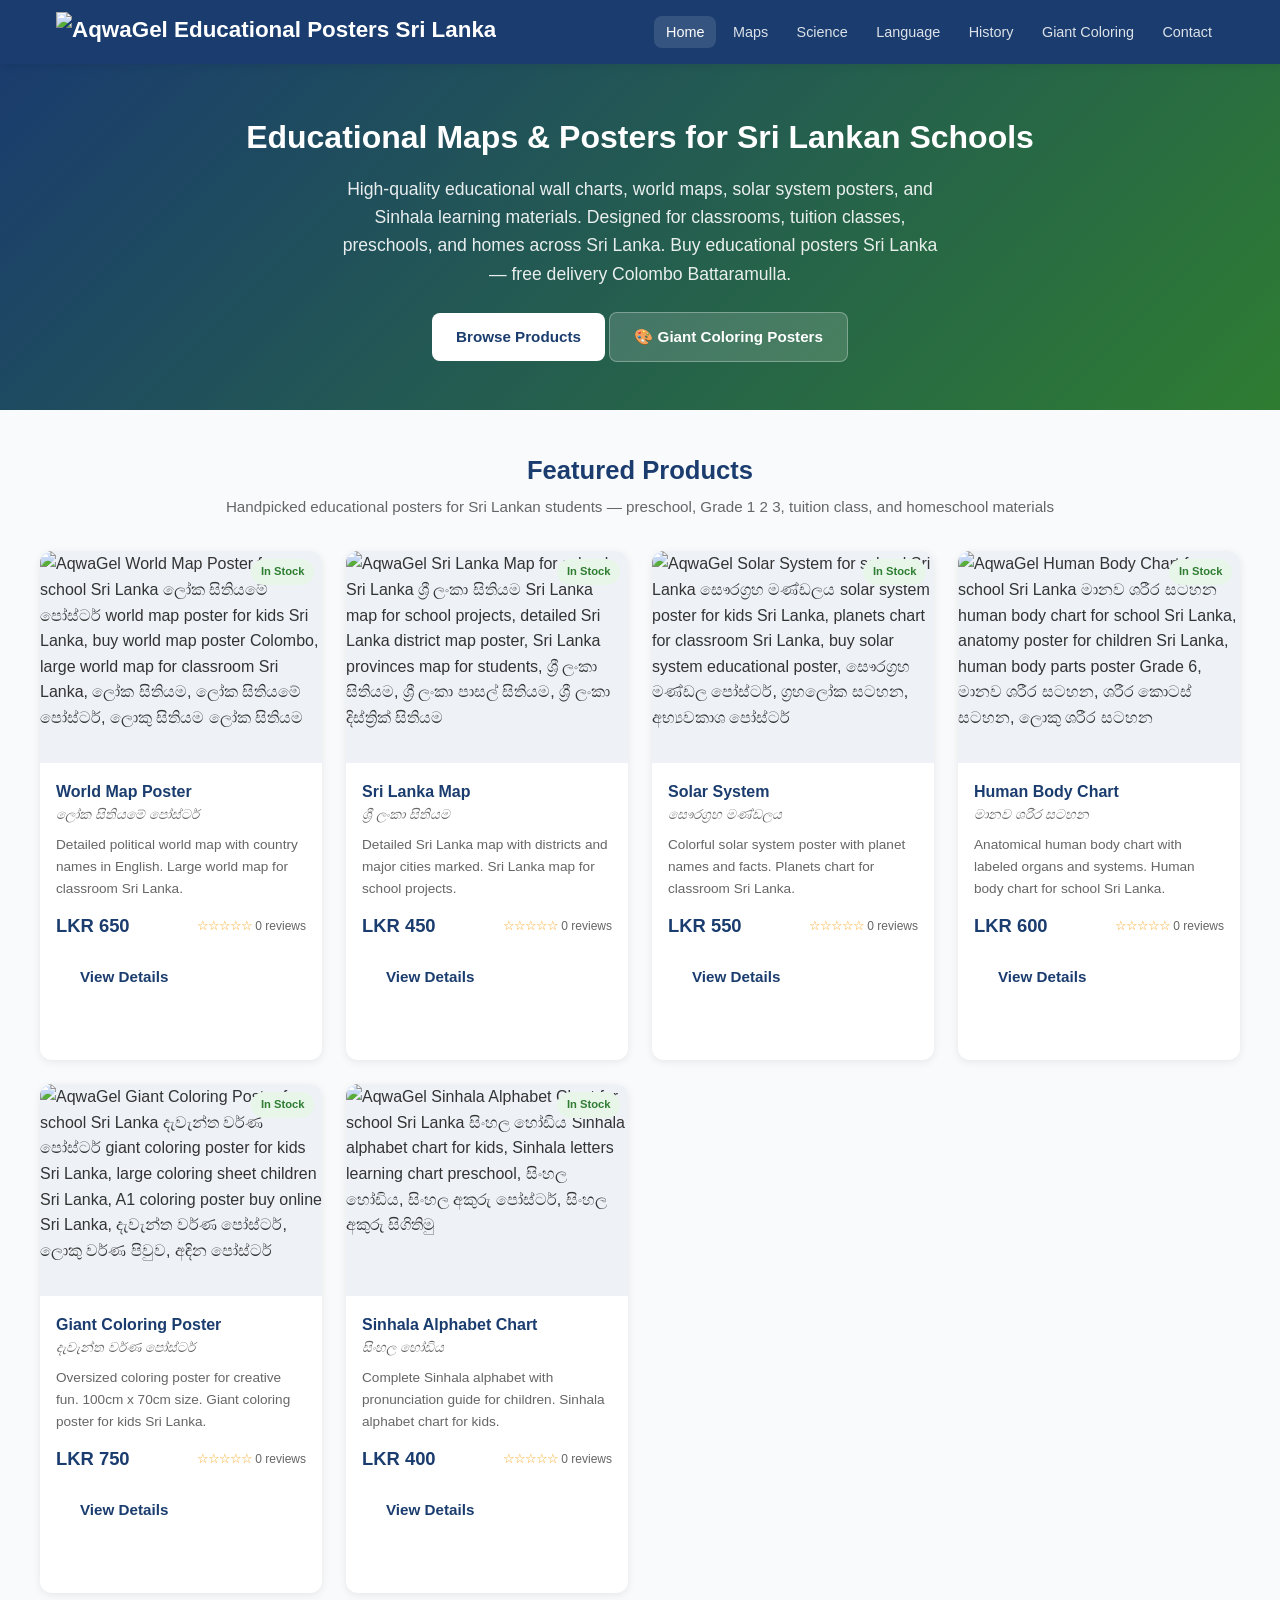
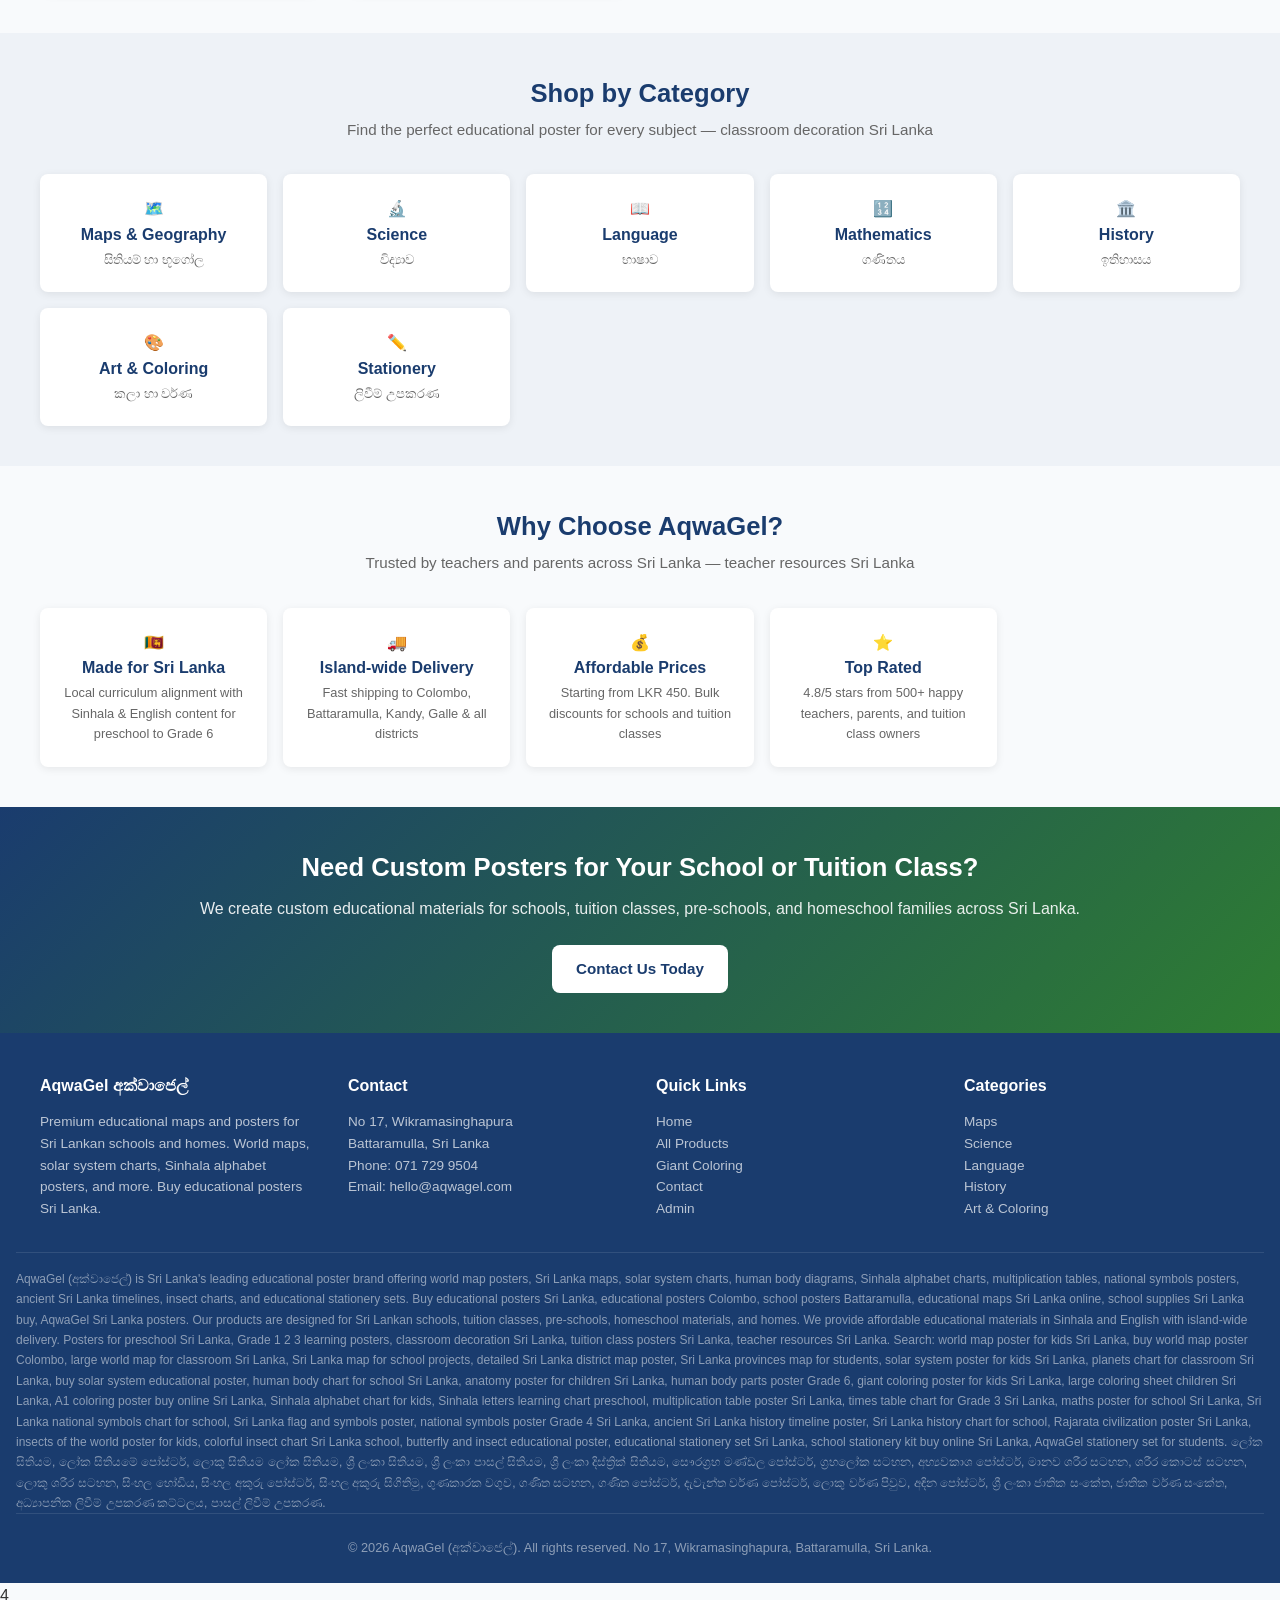
==== index.html @ baa9def3 "Create index.html" ====
<!DOCTYPE html>
<html lang="en">
<head>
<meta charset="UTF-8">
<meta name="viewport" content="width=device-width, initial-scale=1.0">
<title>AqwaGel | Educational Maps & Posters Sri Lanka | අධ්‍යාපනික පෝස්ටර්</title>
<meta name="description" content="AqwaGel Sri Lanka: Premium educational maps, school posters, world maps, solar system charts, Sinhala alphabet posters. Free delivery Battaramulla. LKR 450+">
<meta name="keywords" content="buy educational posters Sri Lanka, educational posters Colombo, school posters Battaramulla, educational maps Sri Lanka online, school supplies Sri Lanka buy, AqwaGel Sri Lanka posters, posters for preschool Sri Lanka, Grade 1 2 3 learning posters, classroom decoration Sri Lanka, tuition class posters Sri Lanka, homeschool materials Sri Lanka, teacher resources Sri Lanka, educational maps Sri Lanka, school posters Sri Lanka, AqwaGel, world map poster, Sinhala alphabet, solar system chart, ශ්‍රී ලංකා සැකසුම්, අධ්‍යාපනික පෝස්ටර්, සිංහල අකුරු, ගුණකාරක වගුව, ලෝක සිතියම, ශ්‍රී ලංකා සිතියම, සෞරග්‍රහ මණ්ඩලය, මානව ශරීර සටහන, දැවැන්ත වර්ණ පෝස්ටර්, සිංහල අකුරු පෝස්ටර්, ගුණකාරක වගුව, ශ්‍රී ලංකා ජාතික සංකේත, පුරාණ ශ්‍රී ලංකා කාල රේඛාව, ලෝකයේ කෘමීන්, අධ්‍යාපනික ලිවීම් උපකරණ කට්ටලය">
<link rel="canonical" href="https://aqwagel.com/">
<link rel="alternate" hreflang="en" href="https://aqwagel.com/">
<link rel="alternate" hreflang="si" href="https://aqwagel.com/?lang=si">
<meta property="og:title" content="AqwaGel | Educational Maps & Posters Sri Lanka">
<meta property="og:description" content="Premium educational posters for schools and homes in Sri Lanka. World maps, solar system, Sinhala alphabet & more. Battaramulla.">
<meta property="og:image" content="https://aqwagel.com/img/logo.png">
<meta property="og:url" content="https://aqwagel.com/">
<meta property="og:type" content="website">
<meta name="twitter:card" content="summary_large_image">
<meta name="twitter:title" content="AqwaGel | Educational Maps & Posters Sri Lanka">
<meta name="twitter:description" content="Premium educational posters for schools and homes in Sri Lanka.">
<meta name="twitter:image" content="https://aqwagel.com/img/logo.png">
<style>
*,*::before,*::after{box-sizing:border-box;margin:0;padding:0}
html{scroll-behavior:smooth;font-size:16px}
body{font-family:-apple-system,BlinkMacSystemFont,'Segoe UI',Roboto,'Helvetica Neue',Arial,sans-serif;line-height:1.6;color:#333;background:#f8fafc;min-width:320px}
img{max-width:100%;height:auto;display:block}
a{text-decoration:none;color:#1a3c6e}
button{cursor:pointer;font-family:inherit;border:none;background:none}
.site-header{background:#1a3c6e;position:sticky;top:0;z-index:100;box-shadow:0 2px 8px rgba(0,0,0,.08)}
.header-inner{max-width:1200px;margin:0 auto;padding:0 1rem;display:flex;align-items:center;justify-content:space-between;height:64px}
.logo{display:flex;align-items:center;gap:.5rem;color:#fff;font-size:1.4rem;font-weight:700}
.logo img{height:40px;width:auto;display:block}
.nav-toggle{display:none;background:none;color:#fff;font-size:1.5rem}
.main-nav{display:flex;align-items:center;gap:.25rem}
.main-nav a{color:rgba(255,255,255,.85);font-size:.9rem;padding:.5rem .75rem;border-radius:8px}
.main-nav a:hover,.main-nav a.active{color:#fff;background:rgba(255,255,255,.12)}
.hero{background:linear-gradient(135deg,#1a3c6e 0%,#2e7d32 100%);color:#fff;padding:3rem 1rem;text-align:center}
.hero h1{font-size:2rem;margin-bottom:.75rem}
.hero p{font-size:1.1rem;opacity:.9;max-width:600px;margin:0 auto 1.5rem}
.btn{display:inline-flex;align-items:center;gap:.4rem;padding:.75rem 1.5rem;border-radius:8px;font-weight:600;font-size:.95rem}
.btn-primary{background:#fff;color:#1a3c6e}
.btn-secondary{background:rgba(255,255,255,.15);color:#fff;border:1px solid rgba(255,255,255,.3)}
.section{padding:2.5rem 1rem}
.container{max-width:1200px;margin:0 auto}
.section-title{text-align:center;font-size:1.6rem;color:#1a3c6e;margin-bottom:.25rem}
.section-subtitle{text-align:center;color:#666;margin-bottom:2rem;font-size:.95rem}
.product-grid{display:grid;grid-template-columns:repeat(auto-fill,minmax(260px,1fr));gap:1.5rem}
.product-card{background:#fff;border-radius:12px;overflow:hidden;box-shadow:0 2px 8px rgba(0,0,0,.08)}
.card-img{position:relative;background:#eef2f7;aspect-ratio:4/3}
.card-img img{width:100%;height:100%;object-fit:cover}
.stock-badge{position:absolute;top:.5rem;right:.5rem;padding:.25rem .6rem;border-radius:999px;font-size:.7rem;font-weight:700}
.stock-badge.in-stock{background:#e8f5e9;color:#2e7d32}
.stock-badge.out-stock{background:#ffebee;color:#c62828}
.card-body{padding:1rem}
.card-title{font-size:1rem;color:#1a3c6e;font-weight:600}
.card-title-si{font-size:.85rem;color:#666;font-style:italic;margin-bottom:.5rem}
.card-desc{color:#666;font-size:.85rem;margin-bottom:.75rem}
.card-meta{display:flex;justify-content:space-between;align-items:center;margin-bottom:.75rem}
.card-price{font-size:1.15rem;font-weight:700;color:#1a3c6e}
.card-rating{font-size:.8rem;color:#f57c00}
.stars{color:#f9a825;letter-spacing:-1px}
.review-count{color:#666;font-size:.75rem}
.cat-grid{display:grid;grid-template-columns:repeat(auto-fill,minmax(200px,1fr));gap:1rem}
.cat-card{background:#fff;border-radius:8px;padding:1.25rem;text-align:center;box-shadow:0 2px 8px rgba(0,0,0,.08);border:2px solid transparent;cursor:pointer}
.cat-card:hover{border-color:#2e7d32}
.cat-card h3{font-size:1rem;color:#1a3c6e;margin-bottom:.15rem}
.cat-card p{font-size:.8rem;color:#666}
.site-footer{background:#1a3c6e;color:rgba(255,255,255,.8);padding:2.5rem 1rem 1.5rem}
.footer-inner{max-width:1200px;margin:0 auto;display:grid;grid-template-columns:repeat(auto-fit,minmax(220px,1fr));gap:2rem;margin-bottom:2rem}
.footer-col h4{color:#fff;font-size:1rem;margin-bottom:.75rem}
.footer-col p,.footer-col a{font-size:.85rem;color:rgba(255,255,255,.7)}
.footer-seo{font-size:.75rem;color:rgba(255,255,255,.5);line-height:1.7;border-top:1px solid rgba(255,255,255,.1);padding-top:1rem}
.footer-bottom{text-align:center;padding-top:1.5rem;border-top:1px solid rgba(255,255,255,.1);font-size:.8rem;color:rgba(255,255,255,.5)}
@media(max-width:768px){.nav-toggle{display:block}.main-nav{position:absolute;top:64px;left:0;right:0;background:#1a3c6e;flex-direction:column;padding:1rem;display:none}.main-nav.open{display:flex}.main-nav a{width:100%;text-align:center}.hero h1{font-size:1.5rem}.product-grid{grid-template-columns:1fr}.footer-inner{grid-template-columns:1fr;text-align:center}}
</style>
<link rel="stylesheet" href="style.css" media="print" onload="this.media='all'">
<noscript><link rel="stylesheet" href="style.css"></noscript>
<script type="application/ld+json">
{
  "@context": "https://schema.org",
  "@type": "Organization",
  "name": "AqwaGel",
  "url": "https://aqwagel.com",
  "logo": "https://aqwagel.com/img/logo.png",
  "description": "Educational maps and posters brand in Sri Lanka. World maps, school posters, solar system charts, Sinhala alphabet posters. Buy educational posters Sri Lanka, educational posters Colombo, school posters Battaramulla.",
  "address": {
    "@type": "PostalAddress",
    "streetAddress": "No 17, Wikramasinghapura",
    "addressLocality": "Battaramulla",
    "addressCountry": "LK"
  },
  "contactPoint": {
    "@type": "ContactPoint",
    "telephone": "+94717299504",
    "contactType": "customer service",
    "email": "hello@aqwagel.com"
  },
  "sameAs": []
}
</script>
</head>
<body>

<header class="site-header">
  <div class="header-inner">
    <a href="index.html" class="logo" aria-label="AqwaGel Home">
      <img src="img/logo.png" alt="AqwaGel Educational Posters Sri Lanka">
    </a>
    <button class="nav-toggle" aria-label="Toggle menu" onclick="document.querySelector('.main-nav').classList.toggle('open')">☰</button>
    <nav class="main-nav" id="mainNav">
      <div class="nav-cats">
        <a href="index.html" class="active">Home</a>
        <a href="category.html?cat=maps">Maps</a>
        <a href="category.html?cat=science">Science</a>
        <a href="category.html?cat=language">Language</a>
        <a href="category.html?cat=history">History</a>
        <a href="giant-coloring.html">Giant Coloring</a>
        <a href="contact.html">Contact</a>
      </div>
    </nav>
  </div>
</header>

<main>
  <section class="hero">
    <h1>Educational Maps & Posters for Sri Lankan Schools</h1>
    <p>High-quality educational wall charts, world maps, solar system posters, and Sinhala learning materials. Designed for classrooms, tuition classes, preschools, and homes across Sri Lanka. Buy educational posters Sri Lanka — free delivery Colombo Battaramulla.</p>
    <div class="hero-btns">
      <a href="#products" class="btn btn-primary">Browse Products</a>
      <a href="giant-coloring.html" class="btn btn-secondary">🎨 Giant Coloring Posters</a>
    </div>
  </section>

  <section class="section" id="products">
    <div class="container">
      <h2 class="section-title">Featured Products</h2>
      <p class="section-subtitle">Handpicked educational posters for Sri Lankan students — preschool, Grade 1 2 3, tuition class, and homeschool materials</p>
      <div class="product-grid" id="featuredGrid"></div>
    </div>
  </section>

  <section class="section" style="background:#eef2f7">
    <div class="container">
      <h2 class="section-title">Shop by Category</h2>
      <p class="section-subtitle">Find the perfect educational poster for every subject — classroom decoration Sri Lanka</p>
      <div class="cat-grid" id="catGrid"></div>
    </div>
  </section>

  <section class="section">
    <div class="container">
      <h2 class="section-title">Why Choose AqwaGel?</h2>
      <p class="section-subtitle">Trusted by teachers and parents across Sri Lanka — teacher resources Sri Lanka</p>
      <div class="cat-grid">
        <div class="cat-card">
          <div class="cat-icon">🇱🇰</div>
          <h3>Made for Sri Lanka</h3>
          <p>Local curriculum alignment with Sinhala & English content for preschool to Grade 6</p>
        </div>
        <div class="cat-card">
          <div class="cat-icon">🚚</div>
          <h3>Island-wide Delivery</h3>
          <p>Fast shipping to Colombo, Battaramulla, Kandy, Galle & all districts</p>
        </div>
        <div class="cat-card">
          <div class="cat-icon">💰</div>
          <h3>Affordable Prices</h3>
          <p>Starting from LKR 450. Bulk discounts for schools and tuition classes</p>
        </div>
        <div class="cat-card">
          <div class="cat-icon">⭐</div>
          <h3>Top Rated</h3>
          <p>4.8/5 stars from 500+ happy teachers, parents, and tuition class owners</p>
        </div>
      </div>
    </div>
  </section>

  <section class="section" style="background:linear-gradient(135deg,#1a3c6e 0%,#2e7d32 100%);color:#fff;text-align:center">
    <div class="container">
      <h2 style="font-size:1.6rem;margin-bottom:.5rem">Need Custom Posters for Your School or Tuition Class?</h2>
      <p style="opacity:.9;margin-bottom:1.5rem">We create custom educational materials for schools, tuition classes, pre-schools, and homeschool families across Sri Lanka.</p>
      <a href="contact.html" class="btn btn-primary">Contact Us Today</a>
    </div>
  </section>
</main>

<footer class="site-footer">
  <div class="footer-inner">
    <div class="footer-col">
      <h4>AqwaGel අක්වාජෙල්</h4>
      <p>Premium educational maps and posters for Sri Lankan schools and homes. World maps, solar system charts, Sinhala alphabet posters, and more. Buy educational posters Sri Lanka.</p>
    </div>
    <div class="footer-col">
      <h4>Contact</h4>
      <p>No 17, Wikramasinghapura<br>Battaramulla, Sri Lanka<br>Phone: <a href="tel:+94717299504">071 729 9504</a><br>Email: <a href="mailto:hello@aqwagel.com">hello@aqwagel.com</a></p>
    </div>
    <div class="footer-col">
      <h4>Quick Links</h4>
      <p><a href="index.html">Home</a><br><a href="category.html?cat=all">All Products</a><br><a href="giant-coloring.html">Giant Coloring</a><br><a href="contact.html">Contact</a><br><a href="admin.html">Admin</a></p>
    </div>
    <div class="footer-col">
      <h4>Categories</h4>
      <p><a href="category.html?cat=maps">Maps</a><br><a href="category.html?cat=science">Science</a><br><a href="category.html?cat=language">Language</a><br><a href="category.html?cat=history">History</a><br><a href="category.html?cat=art">Art & Coloring</a></p>
    </div>
  </div>
  <div class="footer-seo">
    AqwaGel (අක්වාජෙල්) is Sri Lanka's leading educational poster brand offering world map posters, Sri Lanka maps, solar system charts, human body diagrams, Sinhala alphabet charts, multiplication tables, national symbols posters, ancient Sri Lanka timelines, insect charts, and educational stationery sets. Buy educational posters Sri Lanka, educational posters Colombo, school posters Battaramulla, educational maps Sri Lanka online, school supplies Sri Lanka buy, AqwaGel Sri Lanka posters. Our products are designed for Sri Lankan schools, tuition classes, pre-schools, homeschool materials, and homes. We provide affordable educational materials in Sinhala and English with island-wide delivery. Posters for preschool Sri Lanka, Grade 1 2 3 learning posters, classroom decoration Sri Lanka, tuition class posters Sri Lanka, teacher resources Sri Lanka. Search: world map poster for kids Sri Lanka, buy world map poster Colombo, large world map for classroom Sri Lanka, Sri Lanka map for school projects, detailed Sri Lanka district map poster, Sri Lanka provinces map for students, solar system poster for kids Sri Lanka, planets chart for classroom Sri Lanka, buy solar system educational poster, human body chart for school Sri Lanka, anatomy poster for children Sri Lanka, human body parts poster Grade 6, giant coloring poster for kids Sri Lanka, large coloring sheet children Sri Lanka, A1 coloring poster buy online Sri Lanka, Sinhala alphabet chart for kids, Sinhala letters learning chart preschool, multiplication table poster Sri Lanka, times table chart for Grade 3 Sri Lanka, maths poster for school Sri Lanka, Sri Lanka national symbols chart for school, Sri Lanka flag and symbols poster, national symbols poster Grade 4 Sri Lanka, ancient Sri Lanka history timeline poster, Sri Lanka history chart for school, Rajarata civilization poster Sri Lanka, insects of the world poster for kids, colorful insect chart Sri Lanka school, butterfly and insect educational poster, educational stationery set Sri Lanka, school stationery kit buy online Sri Lanka, AqwaGel stationery set for students. ලෝක සිතියම, ලෝක සිතියමේ පෝස්ටර්, ලොකු සිතියම ලෝක සිතියම, ශ්‍රී ලංකා සිතියම, ශ්‍රී ලංකා පාසල් සිතියම, ශ්‍රී ලංකා දිස්ත්‍රික් සිතියම, සෞරග්‍රහ මණ්ඩල පෝස්ටර්, ග්‍රහලෝක සටහන, අභ්‍යවකාශ පෝස්ටර්, මානව ශරීර සටහන, ශරීර කොටස් සටහන, ලොකු ශරීර සටහන, සිංහල හෝඩිය, සිංහල අකුරු පෝස්ටර්, සිංහල අකුරු සිගිතිමු, ගුණකාරක වගුව, ගණිත සටහන, ගණිත පෝස්ටර්, දැවැන්ත වර්ණ පෝස්ටර්, ලොකු වර්ණ පිවුව, අඳින පෝස්ටර්, ශ්‍රී ලංකා ජාතික සංකේත, ජාතික වර්ණ සංකේත, අධ්‍යාපනික ලිවීම් උපකරණ කට්ටලය, පාසල් ලිවීම් උපකරණ.
  </div>
  <div class="footer-bottom">
    © 2026 AqwaGel (අක්වාජෙල්). All rights reserved. No 17, Wikramasinghapura, Battaramulla, Sri Lanka.
  </div>
</footer>

<script>
const defaultProducts = [
  {id:'world-map',name:'World Map Poster',nameSi:'ලෝක සිතියමේ පෝස්ටර්',cat:'maps',price:650,stock:true,desc:'Detailed political world map with country names in English. Large world map for classroom Sri Lanka.',image:'https://images.unsplash.com/photo-1524661135-423995f22d0b?w=600&h=450&fit=crop',rating:0,reviews:[],
    keywords:'world map poster for kids Sri Lanka, buy world map poster Colombo, large world map for classroom Sri Lanka, ලෝක සිතියම, ලෝක සිතියමේ පෝස්ටර්, ලොකු සිතියම ලෝක සිතියම'},
  {id:'srilanka-map',name:'Sri Lanka Map',nameSi:'ශ්‍රී ලංකා සිතියම',cat:'maps',price:450,stock:true,desc:'Detailed Sri Lanka map with districts and major cities marked. Sri Lanka map for school projects.',image:'https://images.unsplash.com/photo-1569163139394-de4798aa62b9?w=600&h=450&fit=crop',rating:0,reviews:[],
    keywords:'Sri Lanka map for school projects, detailed Sri Lanka district map poster, Sri Lanka provinces map for students, ශ්‍රී ලංකා සිතියම, ශ්‍රී ලංකා පාසල් සිතියම, ශ්‍රී ලංකා දිස්ත්‍රික් සිතියම'},
  {id:'solar-system',name:'Solar System',nameSi:'සෞරග්‍රහ මණ්ඩලය',cat:'science',price:550,stock:true,desc:'Colorful solar system poster with planet names and facts. Planets chart for classroom Sri Lanka.',image:'https://images.unsplash.com/photo-1614730341194-75c60740a070?w=600&h=450&fit=crop',rating:0,reviews:[],
    keywords:'solar system poster for kids Sri Lanka, planets chart for classroom Sri Lanka, buy solar system educational poster, සෞරග්‍රහ මණ්ඩල පෝස්ටර්, ග්‍රහලෝක සටහන, අභ්‍යවකාශ පෝස්ටර්'},
  {id:'human-body',name:'Human Body Chart',nameSi:'මානව ශරීර සටහන',cat:'science',price:600,stock:true,desc:'Anatomical human body chart with labeled organs and systems. Human body chart for school Sri Lanka.',image:'https://images.unsplash.com/photo-1532012197267-da84d127e765?w=600&h=450&fit=crop',rating:0,reviews:[],
    keywords:'human body chart for school Sri Lanka, anatomy poster for children Sri Lanka, human body parts poster Grade 6, මානව ශරීර සටහන, ශරීර කොටස් සටහන, ලොකු ශරීර සටහන'},
  {id:'giant-coloring',name:'Giant Coloring Poster',nameSi:'දැවැන්ත වර්ණ පෝස්ටර්',cat:'art',price:750,stock:true,desc:'Oversized coloring poster for creative fun. 100cm x 70cm size. Giant coloring poster for kids Sri Lanka.',image:'https://images.unsplash.com/photo-1513364776144-60967b0f800f?w=600&h=450&fit=crop',rating:0,reviews:[],
    keywords:'giant coloring poster for kids Sri Lanka, large coloring sheet children Sri Lanka, A1 coloring poster buy online Sri Lanka, දැවැන්ත වර්ණ පෝස්ටර්, ලොකු වර්ණ පිවුව, අඳින පෝස්ටර්'},
  {id:'sinhala-alphabet',name:'Sinhala Alphabet Chart',nameSi:'සිංහල හෝඩිය',cat:'language',price:400,stock:true,desc:'Complete Sinhala alphabet with pronunciation guide for children. Sinhala alphabet chart for kids.',image:'https://images.unsplash.com/photo-1503676260728-1c00da094a0b?w=600&h=450&fit=crop',rating:0,reviews:[],
    keywords:'Sinhala alphabet chart for kids, Sinhala letters learning chart preschool, සිංහල හෝඩිය, සිංහල අකුරු පෝස්ටර්, සිංහල අකුරු සිගිතිමු'},
  {id:'multiplication',name:'Multiplication Table',nameSi:'ගුණකාරක වගුව',cat:'math',price:350,stock:true,desc:'1 to 12 multiplication table. Essential for primary students. Times table chart for Grade 3 Sri Lanka.',image:'https://images.unsplash.com/photo-1596495578065-6e0763fa1178?w=600&h=450&fit=crop',rating:0,reviews:[],
    keywords:'multiplication table poster Sri Lanka, times table chart for Grade 3 Sri Lanka, maths poster for school Sri Lanka, ගුණකාරක වගුව, ගණිත සටහන, ගණිත පෝස්ටර්'},
  {id:'national-symbols',name:'Sri Lanka National Symbols',nameSi:'ශ්‍රී ලංකා ජාතික සංකේත',cat:'history',price:500,stock:true,desc:'National flag, emblem, anthem, flower, tree, bird and animal. Sri Lanka national symbols chart for school.',image:'https://images.unsplash.com/photo-1523990096895-a0a4655f915f?w=600&h=450&fit=crop',rating:0,reviews:[],
    keywords:'Sri Lanka national symbols chart for school, Sri Lanka flag and symbols poster, national symbols poster Grade 4 Sri Lanka, ශ්‍රී ලංකා ජාතික සංකේත, ජාතික වර්ණ සංකේත'},
  {id:'ancient-timeline',name:'Ancient Sri Lanka Timeline',nameSi:'පුරාණ ශ්‍රී ලංකා කාල රේඛාව',cat:'history',price:550,stock:true,desc:'From Vijaya to modern era. Key events in Sri Lankan history. Ancient Sri Lanka history timeline poster.',image:'https://images.unsplash.com/photo-1461360370896-922624d12aa1?w=600&h=450&fit=crop',rating:0,reviews:[],
    keywords:'ancient Sri Lanka history timeline poster, Sri Lanka history chart for school, Rajarata civilization poster Sri Lanka'},
  {id:'insects',name:'Insects of the World',nameSi:'ලෝකයේ කෘමීන්',cat:'science',price:480,stock:true,desc:'Colorful insect chart with names and interesting facts. Insects of the world poster for kids.',image:'https://images.unsplash.com/photo-1535068484622-7a079e573d90?w=600&h=450&fit=crop',rating:0,reviews:[],
    keywords:'insects of the world poster for kids, colorful insect chart Sri Lanka school, butterfly and insect educational poster'},
  {id:'stationery',name:'Educational Stationery Set',nameSi:'අධ්‍යාපනික ලිවීම් උපකරණ කට්ටලය',cat:'stationery',price:1200,stock:true,desc:'Complete stationery set with educational theme. 15 items included. Educational stationery set Sri Lanka.',image:'https://images.unsplash.com/photo-1513542789411-b6a5d4f31634?w=600&h=450&fit=crop',rating:0,reviews:[],
    keywords:'educational stationery set Sri Lanka, school stationery kit buy online Sri Lanka, AqwaGel stationery set for students, අධ්‍යාපනික ලිවීම් උපකරණ කට්ටලය, පාසල් ලිවීම් උපකරණ'}
];

const categories = [
  {id:'maps',name:'Maps & Geography',nameSi:'සිතියම් හා භූගෝල',icon:'🗺️'},
  {id:'science',name:'Science',nameSi:'විද්‍යාව',icon:'🔬'},
  {id:'language',name:'Language',nameSi:'භාෂාව',icon:'📖'},
  {id:'math',name:'Mathematics',nameSi:'ගණිතය',icon:'🔢'},
  {id:'history',name:'History',nameSi:'ඉතිහාසය',icon:'🏛️'},
  {id:'art',name:'Art & Coloring',nameSi:'කලා හා වර්ණ',icon:'🎨'},
  {id:'stationery',name:'Stationery',nameSi:'ලිවීම් උපකරණ',icon:'✏️'}
];

function initData(){
  if(!localStorage.getItem('aq_products')){
    localStorage.setItem('aq_products', JSON.stringify(defaultProducts));
  }
  if(!localStorage.getItem('aq_categories')){
    localStorage.setItem('aq_categories', JSON.stringify(categories));
  }
}

function getProducts(){ return JSON.parse(localStorage.getItem('aq_products')||'[]'); }
function getCats(){ return JSON.parse(localStorage.getItem('aq_categories')||'[]'); }

function renderStars(rating){
  let s=''; for(let i=1;i<=5;i++){ s+=i<=Math.round(rating)?'★':'☆'; }
  return '<span class="stars">'+s+'</span>';
}

function renderCard(p){
  const avg = p.reviews&&p.reviews.length ? (p.reviews.reduce((a,b)=>a+b.stars,0)/p.reviews.length).toFixed(1) : '0.0';
  const rc = p.reviews?p.reviews.length:0;
  return `
    <article class="product-card" itemscope itemtype="https://schema.org/Product">
      <meta itemprop="sku" content="AQ-${p.id.toUpperCase()}">
      <meta itemprop="brand" content="AqwaGel">
      <div class="card-img">
        <img src="${p.image}" alt="AqwaGel ${p.name} for school Sri Lanka ${p.nameSi} ${p.keywords||''}" width="600" height="450" loading="lazy" itemprop="image">
        <span class="stock-badge ${p.stock?'in-stock':'out-stock'}">${p.stock?'In Stock':'Out of Stock'}</span>
      </div>
      <div class="card-body">
        <h3 class="card-title" itemprop="name"><a href="product.html?id=${p.id}">${p.name}</a></h3>
        <p class="card-title-si">${p.nameSi}</p>
        <p class="card-desc" itemprop="description">${p.desc}</p>
        <div class="card-meta">
          <span class="card-price" itemprop="offers" itemscope itemtype="https://schema.org/Offer">
            <span itemprop="priceCurrency" content="LKR"></span>
            <span itemprop="price" content="${p.price}">LKR ${p.price}</span>
            <link itemprop="availability" href="https://schema.org/${p.stock?'InStock':'OutOfStock'}">
          </span>
          <span class="card-rating">${renderStars(avg)} <span class="review-count">${rc} reviews</span></span>
        </div>
        <div class="card-actions">
          <a href="product.html?id=${p.id}" class="btn btn-primary btn-sm">View Details</a>
          <button class="btn btn-secondary btn-sm" onclick="openReviewModal('${p.id}')">Add Review</button>
        </div>
      </div>
    </article>`;
}

function renderFeatured(){
  const products = getProducts();
  const featured = products.slice(0,6);
  document.getElementById('featuredGrid').innerHTML = featured.map(renderCard).join('');
}

function renderCats(){
  const cats = getCats();
  document.getElementById('catGrid').innerHTML = cats.map(c=>`
    <a href="category.html?cat=${c.id}" class="cat-card">
      <div class="cat-icon">${c.icon}</div>
      <h3>${c.name}</h3>
      <p>${c.nameSi}</p>
    </a>
  `).join('');
}

function openReviewModal(pid){
  const overlay = document.createElement('div');
  overlay.className='modal-overlay active';
  overlay.id='reviewModal';
  overlay.innerHTML=`<div class="modal">
    <div class="modal-header"><h3>Write a Review</h3><button class="modal-close" onclick="closeReviewModal()">&times;</button></div>
    <div class="modal-body">
      <div class="form-group"><label>Your Name</label><input type="text" id="revName" placeholder="Your name"></div>
      <div class="form-group"><label>Rating</label><div class="star-input" id="starInput"><span data-v="1">★</span><span data-v="2">★</span><span data-v="3">★</span><span data-v="4">★</span><span data-v="5">★</span></div></div>
      <div class="form-group"><label>Review (one sentence)</label><input type="text" id="revText" placeholder="Great poster for my classroom!"></div>
      <button class="btn btn-success" onclick="submitReview('${pid}')">Submit Review</button>
    </div>
  </div>`;
  document.body.appendChild(overlay);
  let sel=0;
  overlay.querySelectorAll('#starInput span').forEach(sp=>{
    sp.onclick=function(){sel=parseInt(this.dataset.v); overlay.querySelectorAll('#starInput span').forEach((x,i)=>x.classList.toggle('active',i<sel));};
  });
}
function closeReviewModal(){ const m=document.getElementById('reviewModal'); if(m) m.remove(); }
function submitReview(pid){
  const name=document.getElementById('revName').value.trim();
  const text=document.getElementById('revText').value.trim();
  const stars=document.querySelectorAll('#starInput span.active').length;
  if(!name||!text||!stars){ alert('Please fill all fields and select a rating'); return; }
  const products=getProducts();
  const p=products.find(x=>x.id===pid);
  if(!p.reviews) p.reviews=[];
  p.reviews.push({name,stars,text,date:new Date().toISOString().split('T')[0]});
  localStorage.setItem('aq_products',JSON.stringify(products));
  closeReviewModal();
  showToast('Review submitted!');
  renderFeatured();
}
function showToast(msg){
  const t=document.createElement('div'); t.className='toast'; t.textContent=msg; document.body.appendChild(t);
  setTimeout(()=>t.classList.add('show'),10);
  setTimeout(()=>{t.classList.remove('show'); setTimeout(()=>t.remove(),300);},2500);
}

initData();
renderFeatured();
renderCats();
</script>
</body>
</html>4
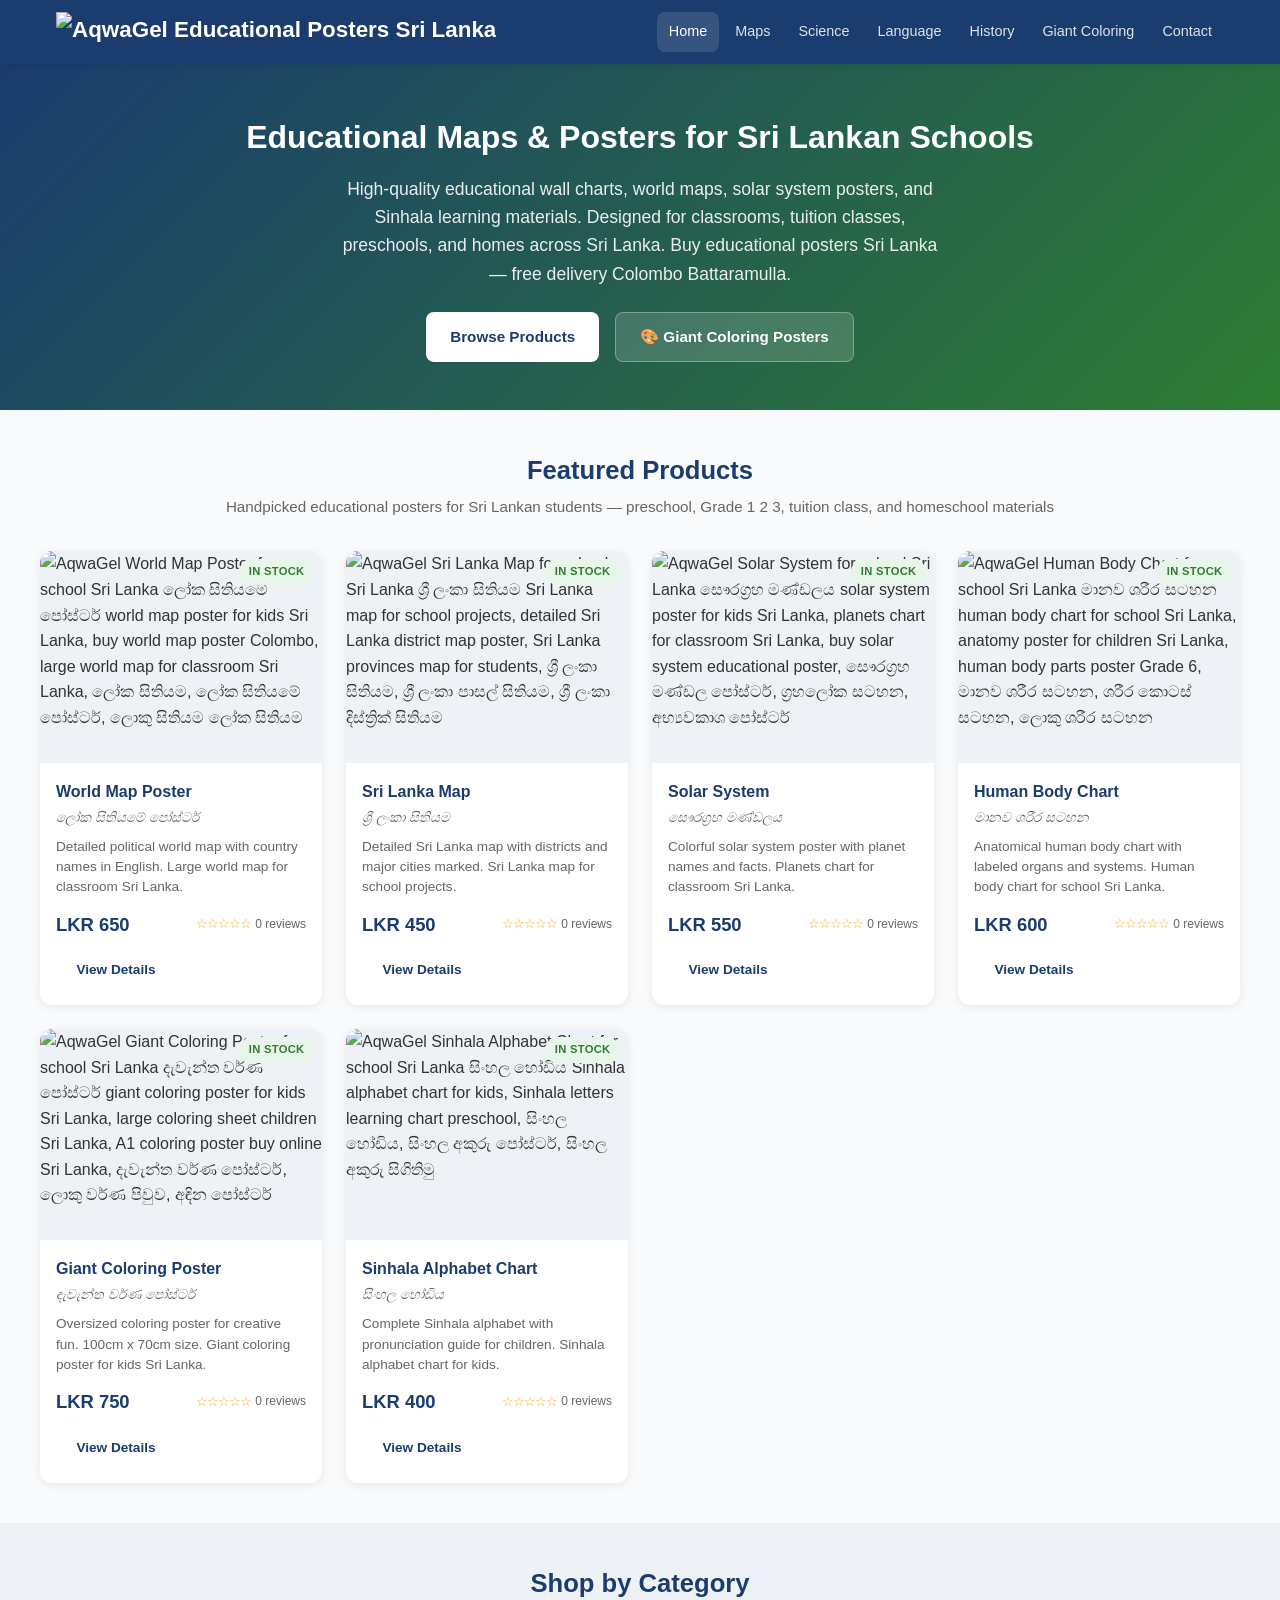
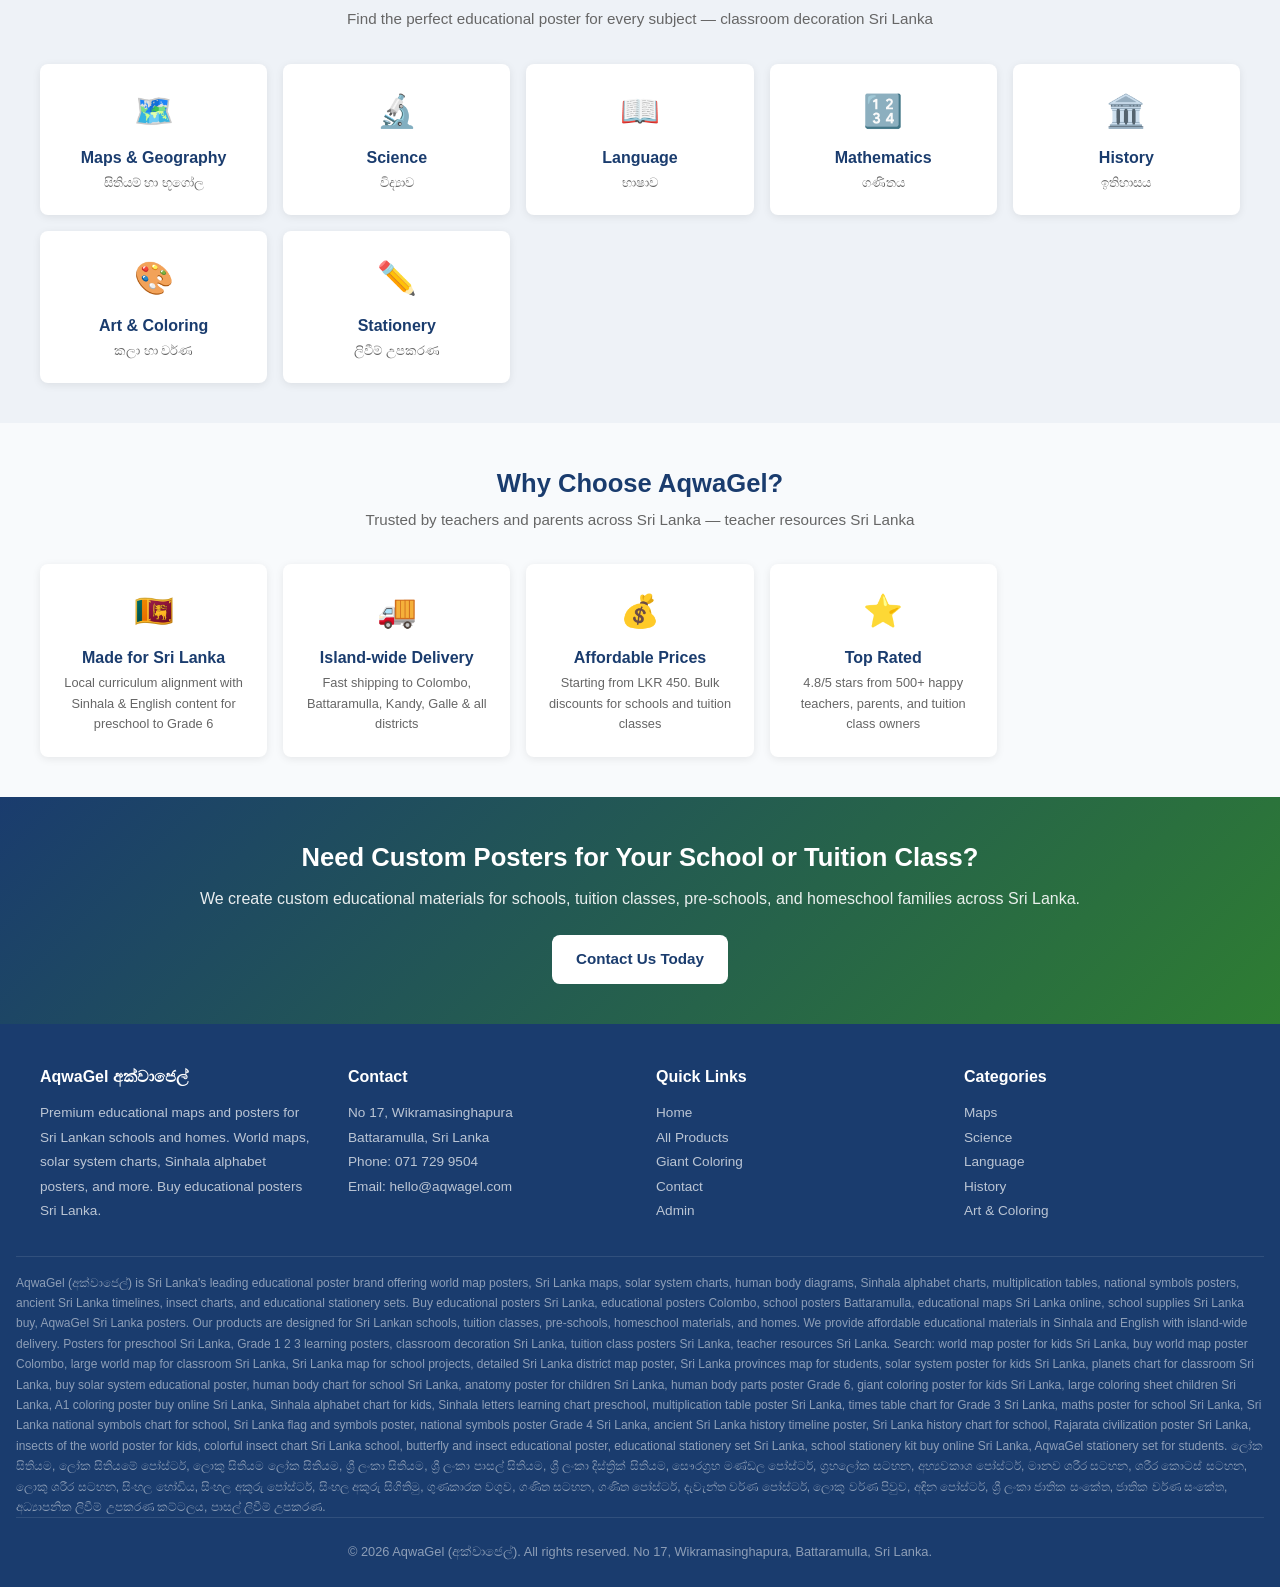
==== commit ba29897e: "Create index.html" ====
--- a/index.html
+++ b/index.html
@@ -357,4 +357,4 @@
 renderCats();
 </script>
 </body>
-</html>4
+</html>
--- a/style.css
+++ b/style.css
@@ -0,0 +1,177 @@
+/* Aqwagel - Educational Maps & Posters */
+*,*::before,*::after{box-sizing:border-box;margin:0;padding:0}
+html{scroll-behavior:smooth;font-size:16px}
+body{font-family:-apple-system,BlinkMacSystemFont,'Segoe UI',Roboto,'Helvetica Neue',Arial,sans-serif;line-height:1.6;color:#333;background:#f8fafc;min-width:320px}
+img{max-width:100%;height:auto;display:block}
+a{text-decoration:none;color:#1a3c6e;transition:color .2s}
+a:hover{color:#2e7d32}
+button{cursor:pointer;font-family:inherit;border:none;background:none}
+ul{list-style:none}
+:root{--primary:#1a3c6e;--secondary:#2e7d32;--accent:#e8f5e9;--danger:#c62828;--success:#2e7d32;--warn:#f57c00;--bg:#f8fafc;--card:#fff;--text:#333;--muted:#666;--border:#e2e8f0;--shadow:0 2px 8px rgba(0,0,0,.08);--shadow-lg:0 8px 24px rgba(0,0,0,.12);--radius:8px;--radius-lg:12px;--maxw:1200px;--header-h:64px}
+.site-header{background:var(--primary);position:sticky;top:0;z-index:100;box-shadow:var(--shadow)}
+.header-inner{max-width:var(--maxw);margin:0 auto;padding:0 1rem;display:flex;align-items:center;justify-content:space-between;height:var(--header-h)}
+.logo{display:flex;align-items:center;gap:.5rem;color:#fff;font-size:1.4rem;font-weight:700}
+.logo svg{width:32px;height:32px;flex-shrink:0}
+.logo span{white-space:nowrap}
+.nav-toggle{display:none;background:none;color:#fff;font-size:1.5rem;padding:.25rem}
+.main-nav{display:flex;align-items:center;gap:.25rem}
+.main-nav a{color:rgba(255,255,255,.85);font-size:.9rem;padding:.5rem .75rem;border-radius:var(--radius);white-space:nowrap}
+.main-nav a:hover,.main-nav a.active{color:#fff;background:rgba(255,255,255,.12)}
+.nav-cats{display:flex;gap:.25rem;flex-wrap:wrap;justify-content:center}
+.hero{background:linear-gradient(135deg,#1a3c6e 0%,#2e7d32 100%);color:#fff;padding:3rem 1rem;text-align:center}
+.hero h1{font-size:2rem;margin-bottom:.75rem;font-weight:700}
+.hero p{font-size:1.1rem;opacity:.9;max-width:600px;margin:0 auto 1.5rem}
+.hero-btns{display:flex;gap:1rem;justify-content:center;flex-wrap:wrap}
+.btn{display:inline-flex;align-items:center;gap:.4rem;padding:.75rem 1.5rem;border-radius:var(--radius);font-weight:600;font-size:.95rem;transition:transform .15s,box-shadow .2s}
+.btn:hover{transform:translateY(-1px);box-shadow:var(--shadow-lg)}
+.btn-primary{background:#fff;color:var(--primary)}
+.btn-secondary{background:rgba(255,255,255,.15);color:#fff;border:1px solid rgba(255,255,255,.3)}
+.btn-success{background:var(--secondary);color:#fff}
+.btn-danger{background:var(--danger);color:#fff}
+.btn-sm{padding:.5rem 1rem;font-size:.85rem}
+.section{padding:2.5rem 1rem}
+.section-title{text-align:center;font-size:1.6rem;color:var(--primary);margin-bottom:.25rem}
+.section-subtitle{text-align:center;color:var(--muted);margin-bottom:2rem;font-size:.95rem}
+.container{max-width:var(--maxw);margin:0 auto}
+.product-grid{display:grid;grid-template-columns:repeat(auto-fill,minmax(260px,1fr));gap:1.5rem}
+.product-card{background:var(--card);border-radius:var(--radius-lg);overflow:hidden;box-shadow:var(--shadow);transition:transform .2s,box-shadow .2s;display:flex;flex-direction:column}
+.product-card:hover{transform:translateY(-4px);box-shadow:var(--shadow-lg)}
+.card-img{position:relative;background:#eef2f7;aspect-ratio:4/3;overflow:hidden}
+.card-img img{width:100%;height:100%;object-fit:cover}
+.stock-badge{position:absolute;top:.5rem;right:.5rem;padding:.25rem .6rem;border-radius:999px;font-size:.7rem;font-weight:700;text-transform:uppercase;letter-spacing:.3px}
+.stock-badge.in-stock{background:#e8f5e9;color:var(--success)}
+.stock-badge.out-stock{background:#ffebee;color:var(--danger)}
+.card-body{padding:1rem;flex:1;display:flex;flex-direction:column}
+.card-title{font-size:1rem;color:var(--primary);margin-bottom:.15rem;font-weight:600}
+.card-title-si{font-size:.85rem;color:var(--muted);margin-bottom:.5rem;font-style:italic}
+.card-desc{color:var(--muted);font-size:.85rem;margin-bottom:.75rem;flex:1;line-height:1.5}
+.card-meta{display:flex;align-items:center;justify-content:space-between;margin-bottom:.75rem}
+.card-price{font-size:1.15rem;font-weight:700;color:var(--primary)}
+.card-rating{display:flex;align-items:center;gap:.3rem;font-size:.8rem;color:var(--warn)}
+.stars{color:#f9a825;letter-spacing:-1px}
+.review-count{color:var(--muted);font-size:.75rem}
+.card-actions{display:flex;gap:.5rem}
+.card-actions .btn{flex:1;justify-content:center;font-size:.85rem}
+.cat-grid{display:grid;grid-template-columns:repeat(auto-fill,minmax(200px,1fr));gap:1rem}
+.cat-card{background:var(--card);border-radius:var(--radius);padding:1.25rem;text-align:center;box-shadow:var(--shadow);transition:transform .2s;border:2px solid transparent;cursor:pointer}
+.cat-card:hover{transform:translateY(-3px);border-color:var(--secondary)}
+.cat-card .cat-icon{font-size:2rem;margin-bottom:.5rem}
+.cat-card h3{font-size:1rem;color:var(--primary);margin-bottom:.15rem}
+.cat-card p{font-size:.8rem;color:var(--muted)}
+.product-detail{display:grid;grid-template-columns:1fr 1fr;gap:2rem;align-items:start}
+@media(max-width:768px){.product-detail{grid-template-columns:1fr}}
+.product-gallery{background:#eef2f7;border-radius:var(--radius-lg);overflow:hidden;aspect-ratio:4/3}
+.product-gallery img{width:100%;height:100%;object-fit:cover}
+.product-info h1{font-size:1.8rem;color:var(--primary);margin-bottom:.25rem}
+.product-info .si-name{font-size:1.1rem;color:var(--muted);font-style:italic;margin-bottom:1rem}
+.product-info .price{font-size:1.6rem;font-weight:700;color:var(--primary);margin-bottom:.5rem}
+.product-info .desc{color:var(--muted);margin-bottom:1rem;line-height:1.7}
+.product-meta{display:flex;gap:1rem;align-items:center;margin-bottom:1.5rem;flex-wrap:wrap}
+.product-meta .stock-badge{position:static;font-size:.8rem;padding:.35rem .8rem}
+.rating-big{font-size:1.3rem;color:#f9a825;margin-bottom:1rem}
+.reviews-section{margin-top:2rem;padding-top:2rem;border-top:1px solid var(--border)}
+.reviews-section h2{font-size:1.3rem;color:var(--primary);margin-bottom:1rem}
+.review-item{padding:1rem;background:#f1f5f9;border-radius:var(--radius);margin-bottom:.75rem}
+.review-header{display:flex;justify-content:space-between;align-items:center;margin-bottom:.5rem}
+.review-author{font-weight:600;color:var(--primary)}
+.review-date{font-size:.75rem;color:var(--muted)}
+.review-stars{color:#f9a825;margin-bottom:.25rem}
+.review-text{color:var(--text);font-size:.9rem}
+.no-reviews{color:var(--muted);font-style:italic;padding:1rem;text-align:center;background:#f1f5f9;border-radius:var(--radius)}
+.modal-overlay{position:fixed;inset:0;background:rgba(0,0,0,.5);z-index:200;display:none;align-items:center;justify-content:center;padding:1rem}
+.modal-overlay.active{display:flex}
+.modal{background:#fff;border-radius:var(--radius-lg);max-width:480px;width:100%;max-height:90vh;overflow-y:auto;box-shadow:var(--shadow-lg)}
+.modal-header{padding:1rem 1.25rem;border-bottom:1px solid var(--border);display:flex;justify-content:space-between;align-items:center}
+.modal-header h3{font-size:1.1rem;color:var(--primary)}
+.modal-close{font-size:1.5rem;color:var(--muted);line-height:1}
+.modal-body{padding:1.25rem}
+.form-group{margin-bottom:1rem}
+.form-group label{display:block;font-size:.85rem;font-weight:600;color:var(--muted);margin-bottom:.35rem}
+.form-group input,.form-group textarea,.form-group select{width:100%;padding:.6rem .75rem;border:1px solid var(--border);border-radius:var(--radius);font-size:.9rem;font-family:inherit}
+.form-group input:focus,.form-group textarea:focus,.form-group select:focus{outline:none;border-color:var(--primary)}
+.form-group textarea{resize:vertical;min-height:80px}
+.star-input{display:flex;gap:.25rem;font-size:1.5rem;cursor:pointer}
+.star-input span{color:#ddd;transition:color .15s}
+.star-input span.active,.star-input span:hover{color:#f9a825}
+.word-counter{font-size:.75rem;color:var(--muted);text-align:right;margin-top:.25rem}
+.word-counter.warn{color:var(--danger)}
+.contact-grid{display:grid;grid-template-columns:1fr 1fr;gap:2rem}
+@media(max-width:768px){.contact-grid{grid-template-columns:1fr}}
+.contact-info h2{font-size:1.3rem;color:var(--primary);margin-bottom:1rem}
+.contact-item{display:flex;gap:.75rem;margin-bottom:1rem;align-items:flex-start}
+.contact-item .icon{font-size:1.3rem;flex-shrink:0}
+.contact-item div{flex:1}
+.contact-item strong{display:block;color:var(--primary);margin-bottom:.15rem}
+.contact-item span,.contact-item a{color:var(--muted);font-size:.9rem}
+.contact-item a:hover{color:var(--secondary)}
+.map-container{border-radius:var(--radius);overflow:hidden;box-shadow:var(--shadow);height:300px}
+.map-container iframe{width:100%;height:100%;border:0}
+.contact-form{background:var(--card);padding:1.5rem;border-radius:var(--radius-lg);box-shadow:var(--shadow)}
+.contact-form h3{font-size:1.1rem;color:var(--primary);margin-bottom:1rem}
+.admin-login{max-width:360px;margin:3rem auto;padding:2rem;background:var(--card);border-radius:var(--radius-lg);box-shadow:var(--shadow);text-align:center}
+.admin-login h2{color:var(--primary);margin-bottom:1.5rem}
+.admin-login input{width:100%;padding:.75rem;border:1px solid var(--border);border-radius:var(--radius);margin-bottom:1rem;font-size:1rem}
+.admin-panel{display:none;max-width:var(--maxw);margin:0 auto;padding:1rem}
+.admin-tabs{display:flex;gap:.5rem;margin-bottom:1.5rem;border-bottom:2px solid var(--border);flex-wrap:wrap}
+.admin-tab{padding:.6rem 1rem;font-weight:600;color:var(--muted);border-bottom:2px solid transparent;margin-bottom:-2px;cursor:pointer}
+.admin-tab.active{color:var(--primary);border-color:var(--primary)}
+.admin-tab-content{display:none}
+.admin-tab-content.active{display:block}
+.admin-table{width:100%;border-collapse:collapse;font-size:.9rem}
+.admin-table th,.admin-table td{padding:.6rem .75rem;text-align:left;border-bottom:1px solid var(--border)}
+.admin-table th{background:#f1f5f9;color:var(--primary);font-weight:600;font-size:.8rem;text-transform:uppercase;letter-spacing:.3px}
+.admin-table tr:hover{background:#f8fafc}
+.admin-table img{width:48px;height:36px;object-fit:cover;border-radius:4px}
+.admin-table .btn-sm{padding:.3rem .6rem;font-size:.75rem}
+.admin-form{background:var(--card);padding:1.5rem;border-radius:var(--radius-lg);box-shadow:var(--shadow);margin-bottom:1.5rem}
+.admin-form h3{margin-bottom:1rem;color:var(--primary);font-size:1.1rem}
+.form-row{display:grid;grid-template-columns:1fr 1fr;gap:1rem}
+@media(max-width:600px){.form-row{grid-template-columns:1fr}}
+.admin-reviews .review-item{position:relative}
+.admin-reviews .delete-review{position:absolute;top:.5rem;right:.5rem;color:var(--danger);font-size:.8rem;cursor:pointer}
+.giant-hero{background:linear-gradient(135deg,#ff6f00 0%,#f9a825 50%,#2e7d32 100%);color:#fff;padding:4rem 1rem;text-align:center}
+.giant-hero h1{font-size:2.2rem;margin-bottom:.5rem}
+.giant-hero p{font-size:1.1rem;opacity:.95;max-width:600px;margin:0 auto 1.5rem}
+.feature-list{display:grid;grid-template-columns:repeat(auto-fill,minmax(220px,1fr));gap:1rem;margin:2rem 0}
+.feature-item{background:var(--card);padding:1.25rem;border-radius:var(--radius);box-shadow:var(--shadow);text-align:center}
+.feature-item .emoji{font-size:2.5rem;margin-bottom:.5rem}
+.feature-item h4{color:var(--primary);margin-bottom:.25rem}
+.feature-item p{font-size:.85rem;color:var(--muted)}
+.site-footer{background:var(--primary);color:rgba(255,255,255,.8);padding:2.5rem 1rem 1.5rem}
+.footer-inner{max-width:var(--maxw);margin:0 auto;display:grid;grid-template-columns:repeat(auto-fit,minmax(220px,1fr));gap:2rem;margin-bottom:2rem}
+.footer-col h4{color:#fff;font-size:1rem;margin-bottom:.75rem}
+.footer-col p,.footer-col a{font-size:.85rem;color:rgba(255,255,255,.7);line-height:1.8}
+.footer-col a:hover{color:#fff}
+.footer-seo{font-size:.75rem;color:rgba(255,255,255,.5);line-height:1.7;border-top:1px solid rgba(255,255,255,.1);padding-top:1rem;margin-top:1rem}
+.footer-bottom{text-align:center;padding-top:1.5rem;border-top:1px solid rgba(255,255,255,.1);font-size:.8rem;color:rgba(255,255,255,.5)}
+.breadcrumb{padding:1rem;max-width:var(--maxw);margin:0 auto;font-size:.85rem;color:var(--muted)}
+.breadcrumb a{color:var(--primary)}
+.breadcrumb span{color:var(--muted)}
+.toast{position:fixed;bottom:1.5rem;right:1.5rem;padding:.75rem 1.25rem;background:var(--primary);color:#fff;border-radius:var(--radius);box-shadow:var(--shadow-lg);z-index:300;transform:translateY(100px);opacity:0;transition:all .3s;font-size:.9rem}
+.toast.show{transform:translateY(0);opacity:1}
+.text-center{text-align:center}
+.mt-1{margin-top:.5rem}.mt-2{margin-top:1rem}.mt-3{margin-top:1.5rem}
+.mb-1{margin-bottom:.5rem}.mb-2{margin-bottom:1rem}.mb-3{margin-bottom:1.5rem}
+.hidden{display:none!important}
+.sr-only{position:absolute;width:1px;height:1px;padding:0;margin:-1px;overflow:hidden;clip:rect(0,0,0,0);white-space:nowrap;border:0}
+@media(max-width:768px){
+  .nav-toggle{display:block}
+  .main-nav{position:absolute;top:var(--header-h);left:0;right:0;background:var(--primary);flex-direction:column;padding:1rem;display:none;box-shadow:var(--shadow-lg)}
+  .main-nav.open{display:flex}
+  .nav-cats{flex-direction:column;width:100%}
+  .main-nav a{width:100%;text-align:center;padding:.6rem}
+  .hero h1{font-size:1.5rem}
+  .hero p{font-size:.95rem}
+  .section{padding:1.5rem 1rem}
+  .section-title{font-size:1.3rem}
+  .product-grid{grid-template-columns:repeat(auto-fill,minmax(220px,1fr));gap:1rem}
+  .contact-grid{grid-template-columns:1fr}
+  .product-detail{grid-template-columns:1fr}
+  .footer-inner{grid-template-columns:1fr;text-align:center}
+}
+@media(max-width:480px){
+  .product-grid{grid-template-columns:1fr}
+  .cat-grid{grid-template-columns:1fr 1fr}
+  .hero{padding:2rem 1rem}
+  .hero h1{font-size:1.3rem}
+}
--- a/style.css
+++ b/style.css
@@ -0,0 +1,177 @@
+/* Aqwagel - Educational Maps & Posters */
+*,*::before,*::after{box-sizing:border-box;margin:0;padding:0}
+html{scroll-behavior:smooth;font-size:16px}
+body{font-family:-apple-system,BlinkMacSystemFont,'Segoe UI',Roboto,'Helvetica Neue',Arial,sans-serif;line-height:1.6;color:#333;background:#f8fafc;min-width:320px}
+img{max-width:100%;height:auto;display:block}
+a{text-decoration:none;color:#1a3c6e;transition:color .2s}
+a:hover{color:#2e7d32}
+button{cursor:pointer;font-family:inherit;border:none;background:none}
+ul{list-style:none}
+:root{--primary:#1a3c6e;--secondary:#2e7d32;--accent:#e8f5e9;--danger:#c62828;--success:#2e7d32;--warn:#f57c00;--bg:#f8fafc;--card:#fff;--text:#333;--muted:#666;--border:#e2e8f0;--shadow:0 2px 8px rgba(0,0,0,.08);--shadow-lg:0 8px 24px rgba(0,0,0,.12);--radius:8px;--radius-lg:12px;--maxw:1200px;--header-h:64px}
+.site-header{background:var(--primary);position:sticky;top:0;z-index:100;box-shadow:var(--shadow)}
+.header-inner{max-width:var(--maxw);margin:0 auto;padding:0 1rem;display:flex;align-items:center;justify-content:space-between;height:var(--header-h)}
+.logo{display:flex;align-items:center;gap:.5rem;color:#fff;font-size:1.4rem;font-weight:700}
+.logo svg{width:32px;height:32px;flex-shrink:0}
+.logo span{white-space:nowrap}
+.nav-toggle{display:none;background:none;color:#fff;font-size:1.5rem;padding:.25rem}
+.main-nav{display:flex;align-items:center;gap:.25rem}
+.main-nav a{color:rgba(255,255,255,.85);font-size:.9rem;padding:.5rem .75rem;border-radius:var(--radius);white-space:nowrap}
+.main-nav a:hover,.main-nav a.active{color:#fff;background:rgba(255,255,255,.12)}
+.nav-cats{display:flex;gap:.25rem;flex-wrap:wrap;justify-content:center}
+.hero{background:linear-gradient(135deg,#1a3c6e 0%,#2e7d32 100%);color:#fff;padding:3rem 1rem;text-align:center}
+.hero h1{font-size:2rem;margin-bottom:.75rem;font-weight:700}
+.hero p{font-size:1.1rem;opacity:.9;max-width:600px;margin:0 auto 1.5rem}
+.hero-btns{display:flex;gap:1rem;justify-content:center;flex-wrap:wrap}
+.btn{display:inline-flex;align-items:center;gap:.4rem;padding:.75rem 1.5rem;border-radius:var(--radius);font-weight:600;font-size:.95rem;transition:transform .15s,box-shadow .2s}
+.btn:hover{transform:translateY(-1px);box-shadow:var(--shadow-lg)}
+.btn-primary{background:#fff;color:var(--primary)}
+.btn-secondary{background:rgba(255,255,255,.15);color:#fff;border:1px solid rgba(255,255,255,.3)}
+.btn-success{background:var(--secondary);color:#fff}
+.btn-danger{background:var(--danger);color:#fff}
+.btn-sm{padding:.5rem 1rem;font-size:.85rem}
+.section{padding:2.5rem 1rem}
+.section-title{text-align:center;font-size:1.6rem;color:var(--primary);margin-bottom:.25rem}
+.section-subtitle{text-align:center;color:var(--muted);margin-bottom:2rem;font-size:.95rem}
+.container{max-width:var(--maxw);margin:0 auto}
+.product-grid{display:grid;grid-template-columns:repeat(auto-fill,minmax(260px,1fr));gap:1.5rem}
+.product-card{background:var(--card);border-radius:var(--radius-lg);overflow:hidden;box-shadow:var(--shadow);transition:transform .2s,box-shadow .2s;display:flex;flex-direction:column}
+.product-card:hover{transform:translateY(-4px);box-shadow:var(--shadow-lg)}
+.card-img{position:relative;background:#eef2f7;aspect-ratio:4/3;overflow:hidden}
+.card-img img{width:100%;height:100%;object-fit:cover}
+.stock-badge{position:absolute;top:.5rem;right:.5rem;padding:.25rem .6rem;border-radius:999px;font-size:.7rem;font-weight:700;text-transform:uppercase;letter-spacing:.3px}
+.stock-badge.in-stock{background:#e8f5e9;color:var(--success)}
+.stock-badge.out-stock{background:#ffebee;color:var(--danger)}
+.card-body{padding:1rem;flex:1;display:flex;flex-direction:column}
+.card-title{font-size:1rem;color:var(--primary);margin-bottom:.15rem;font-weight:600}
+.card-title-si{font-size:.85rem;color:var(--muted);margin-bottom:.5rem;font-style:italic}
+.card-desc{color:var(--muted);font-size:.85rem;margin-bottom:.75rem;flex:1;line-height:1.5}
+.card-meta{display:flex;align-items:center;justify-content:space-between;margin-bottom:.75rem}
+.card-price{font-size:1.15rem;font-weight:700;color:var(--primary)}
+.card-rating{display:flex;align-items:center;gap:.3rem;font-size:.8rem;color:var(--warn)}
+.stars{color:#f9a825;letter-spacing:-1px}
+.review-count{color:var(--muted);font-size:.75rem}
+.card-actions{display:flex;gap:.5rem}
+.card-actions .btn{flex:1;justify-content:center;font-size:.85rem}
+.cat-grid{display:grid;grid-template-columns:repeat(auto-fill,minmax(200px,1fr));gap:1rem}
+.cat-card{background:var(--card);border-radius:var(--radius);padding:1.25rem;text-align:center;box-shadow:var(--shadow);transition:transform .2s;border:2px solid transparent;cursor:pointer}
+.cat-card:hover{transform:translateY(-3px);border-color:var(--secondary)}
+.cat-card .cat-icon{font-size:2rem;margin-bottom:.5rem}
+.cat-card h3{font-size:1rem;color:var(--primary);margin-bottom:.15rem}
+.cat-card p{font-size:.8rem;color:var(--muted)}
+.product-detail{display:grid;grid-template-columns:1fr 1fr;gap:2rem;align-items:start}
+@media(max-width:768px){.product-detail{grid-template-columns:1fr}}
+.product-gallery{background:#eef2f7;border-radius:var(--radius-lg);overflow:hidden;aspect-ratio:4/3}
+.product-gallery img{width:100%;height:100%;object-fit:cover}
+.product-info h1{font-size:1.8rem;color:var(--primary);margin-bottom:.25rem}
+.product-info .si-name{font-size:1.1rem;color:var(--muted);font-style:italic;margin-bottom:1rem}
+.product-info .price{font-size:1.6rem;font-weight:700;color:var(--primary);margin-bottom:.5rem}
+.product-info .desc{color:var(--muted);margin-bottom:1rem;line-height:1.7}
+.product-meta{display:flex;gap:1rem;align-items:center;margin-bottom:1.5rem;flex-wrap:wrap}
+.product-meta .stock-badge{position:static;font-size:.8rem;padding:.35rem .8rem}
+.rating-big{font-size:1.3rem;color:#f9a825;margin-bottom:1rem}
+.reviews-section{margin-top:2rem;padding-top:2rem;border-top:1px solid var(--border)}
+.reviews-section h2{font-size:1.3rem;color:var(--primary);margin-bottom:1rem}
+.review-item{padding:1rem;background:#f1f5f9;border-radius:var(--radius);margin-bottom:.75rem}
+.review-header{display:flex;justify-content:space-between;align-items:center;margin-bottom:.5rem}
+.review-author{font-weight:600;color:var(--primary)}
+.review-date{font-size:.75rem;color:var(--muted)}
+.review-stars{color:#f9a825;margin-bottom:.25rem}
+.review-text{color:var(--text);font-size:.9rem}
+.no-reviews{color:var(--muted);font-style:italic;padding:1rem;text-align:center;background:#f1f5f9;border-radius:var(--radius)}
+.modal-overlay{position:fixed;inset:0;background:rgba(0,0,0,.5);z-index:200;display:none;align-items:center;justify-content:center;padding:1rem}
+.modal-overlay.active{display:flex}
+.modal{background:#fff;border-radius:var(--radius-lg);max-width:480px;width:100%;max-height:90vh;overflow-y:auto;box-shadow:var(--shadow-lg)}
+.modal-header{padding:1rem 1.25rem;border-bottom:1px solid var(--border);display:flex;justify-content:space-between;align-items:center}
+.modal-header h3{font-size:1.1rem;color:var(--primary)}
+.modal-close{font-size:1.5rem;color:var(--muted);line-height:1}
+.modal-body{padding:1.25rem}
+.form-group{margin-bottom:1rem}
+.form-group label{display:block;font-size:.85rem;font-weight:600;color:var(--muted);margin-bottom:.35rem}
+.form-group input,.form-group textarea,.form-group select{width:100%;padding:.6rem .75rem;border:1px solid var(--border);border-radius:var(--radius);font-size:.9rem;font-family:inherit}
+.form-group input:focus,.form-group textarea:focus,.form-group select:focus{outline:none;border-color:var(--primary)}
+.form-group textarea{resize:vertical;min-height:80px}
+.star-input{display:flex;gap:.25rem;font-size:1.5rem;cursor:pointer}
+.star-input span{color:#ddd;transition:color .15s}
+.star-input span.active,.star-input span:hover{color:#f9a825}
+.word-counter{font-size:.75rem;color:var(--muted);text-align:right;margin-top:.25rem}
+.word-counter.warn{color:var(--danger)}
+.contact-grid{display:grid;grid-template-columns:1fr 1fr;gap:2rem}
+@media(max-width:768px){.contact-grid{grid-template-columns:1fr}}
+.contact-info h2{font-size:1.3rem;color:var(--primary);margin-bottom:1rem}
+.contact-item{display:flex;gap:.75rem;margin-bottom:1rem;align-items:flex-start}
+.contact-item .icon{font-size:1.3rem;flex-shrink:0}
+.contact-item div{flex:1}
+.contact-item strong{display:block;color:var(--primary);margin-bottom:.15rem}
+.contact-item span,.contact-item a{color:var(--muted);font-size:.9rem}
+.contact-item a:hover{color:var(--secondary)}
+.map-container{border-radius:var(--radius);overflow:hidden;box-shadow:var(--shadow);height:300px}
+.map-container iframe{width:100%;height:100%;border:0}
+.contact-form{background:var(--card);padding:1.5rem;border-radius:var(--radius-lg);box-shadow:var(--shadow)}
+.contact-form h3{font-size:1.1rem;color:var(--primary);margin-bottom:1rem}
+.admin-login{max-width:360px;margin:3rem auto;padding:2rem;background:var(--card);border-radius:var(--radius-lg);box-shadow:var(--shadow);text-align:center}
+.admin-login h2{color:var(--primary);margin-bottom:1.5rem}
+.admin-login input{width:100%;padding:.75rem;border:1px solid var(--border);border-radius:var(--radius);margin-bottom:1rem;font-size:1rem}
+.admin-panel{display:none;max-width:var(--maxw);margin:0 auto;padding:1rem}
+.admin-tabs{display:flex;gap:.5rem;margin-bottom:1.5rem;border-bottom:2px solid var(--border);flex-wrap:wrap}
+.admin-tab{padding:.6rem 1rem;font-weight:600;color:var(--muted);border-bottom:2px solid transparent;margin-bottom:-2px;cursor:pointer}
+.admin-tab.active{color:var(--primary);border-color:var(--primary)}
+.admin-tab-content{display:none}
+.admin-tab-content.active{display:block}
+.admin-table{width:100%;border-collapse:collapse;font-size:.9rem}
+.admin-table th,.admin-table td{padding:.6rem .75rem;text-align:left;border-bottom:1px solid var(--border)}
+.admin-table th{background:#f1f5f9;color:var(--primary);font-weight:600;font-size:.8rem;text-transform:uppercase;letter-spacing:.3px}
+.admin-table tr:hover{background:#f8fafc}
+.admin-table img{width:48px;height:36px;object-fit:cover;border-radius:4px}
+.admin-table .btn-sm{padding:.3rem .6rem;font-size:.75rem}
+.admin-form{background:var(--card);padding:1.5rem;border-radius:var(--radius-lg);box-shadow:var(--shadow);margin-bottom:1.5rem}
+.admin-form h3{margin-bottom:1rem;color:var(--primary);font-size:1.1rem}
+.form-row{display:grid;grid-template-columns:1fr 1fr;gap:1rem}
+@media(max-width:600px){.form-row{grid-template-columns:1fr}}
+.admin-reviews .review-item{position:relative}
+.admin-reviews .delete-review{position:absolute;top:.5rem;right:.5rem;color:var(--danger);font-size:.8rem;cursor:pointer}
+.giant-hero{background:linear-gradient(135deg,#ff6f00 0%,#f9a825 50%,#2e7d32 100%);color:#fff;padding:4rem 1rem;text-align:center}
+.giant-hero h1{font-size:2.2rem;margin-bottom:.5rem}
+.giant-hero p{font-size:1.1rem;opacity:.95;max-width:600px;margin:0 auto 1.5rem}
+.feature-list{display:grid;grid-template-columns:repeat(auto-fill,minmax(220px,1fr));gap:1rem;margin:2rem 0}
+.feature-item{background:var(--card);padding:1.25rem;border-radius:var(--radius);box-shadow:var(--shadow);text-align:center}
+.feature-item .emoji{font-size:2.5rem;margin-bottom:.5rem}
+.feature-item h4{color:var(--primary);margin-bottom:.25rem}
+.feature-item p{font-size:.85rem;color:var(--muted)}
+.site-footer{background:var(--primary);color:rgba(255,255,255,.8);padding:2.5rem 1rem 1.5rem}
+.footer-inner{max-width:var(--maxw);margin:0 auto;display:grid;grid-template-columns:repeat(auto-fit,minmax(220px,1fr));gap:2rem;margin-bottom:2rem}
+.footer-col h4{color:#fff;font-size:1rem;margin-bottom:.75rem}
+.footer-col p,.footer-col a{font-size:.85rem;color:rgba(255,255,255,.7);line-height:1.8}
+.footer-col a:hover{color:#fff}
+.footer-seo{font-size:.75rem;color:rgba(255,255,255,.5);line-height:1.7;border-top:1px solid rgba(255,255,255,.1);padding-top:1rem;margin-top:1rem}
+.footer-bottom{text-align:center;padding-top:1.5rem;border-top:1px solid rgba(255,255,255,.1);font-size:.8rem;color:rgba(255,255,255,.5)}
+.breadcrumb{padding:1rem;max-width:var(--maxw);margin:0 auto;font-size:.85rem;color:var(--muted)}
+.breadcrumb a{color:var(--primary)}
+.breadcrumb span{color:var(--muted)}
+.toast{position:fixed;bottom:1.5rem;right:1.5rem;padding:.75rem 1.25rem;background:var(--primary);color:#fff;border-radius:var(--radius);box-shadow:var(--shadow-lg);z-index:300;transform:translateY(100px);opacity:0;transition:all .3s;font-size:.9rem}
+.toast.show{transform:translateY(0);opacity:1}
+.text-center{text-align:center}
+.mt-1{margin-top:.5rem}.mt-2{margin-top:1rem}.mt-3{margin-top:1.5rem}
+.mb-1{margin-bottom:.5rem}.mb-2{margin-bottom:1rem}.mb-3{margin-bottom:1.5rem}
+.hidden{display:none!important}
+.sr-only{position:absolute;width:1px;height:1px;padding:0;margin:-1px;overflow:hidden;clip:rect(0,0,0,0);white-space:nowrap;border:0}
+@media(max-width:768px){
+  .nav-toggle{display:block}
+  .main-nav{position:absolute;top:var(--header-h);left:0;right:0;background:var(--primary);flex-direction:column;padding:1rem;display:none;box-shadow:var(--shadow-lg)}
+  .main-nav.open{display:flex}
+  .nav-cats{flex-direction:column;width:100%}
+  .main-nav a{width:100%;text-align:center;padding:.6rem}
+  .hero h1{font-size:1.5rem}
+  .hero p{font-size:.95rem}
+  .section{padding:1.5rem 1rem}
+  .section-title{font-size:1.3rem}
+  .product-grid{grid-template-columns:repeat(auto-fill,minmax(220px,1fr));gap:1rem}
+  .contact-grid{grid-template-columns:1fr}
+  .product-detail{grid-template-columns:1fr}
+  .footer-inner{grid-template-columns:1fr;text-align:center}
+}
+@media(max-width:480px){
+  .product-grid{grid-template-columns:1fr}
+  .cat-grid{grid-template-columns:1fr 1fr}
+  .hero{padding:2rem 1rem}
+  .hero h1{font-size:1.3rem}
+}
